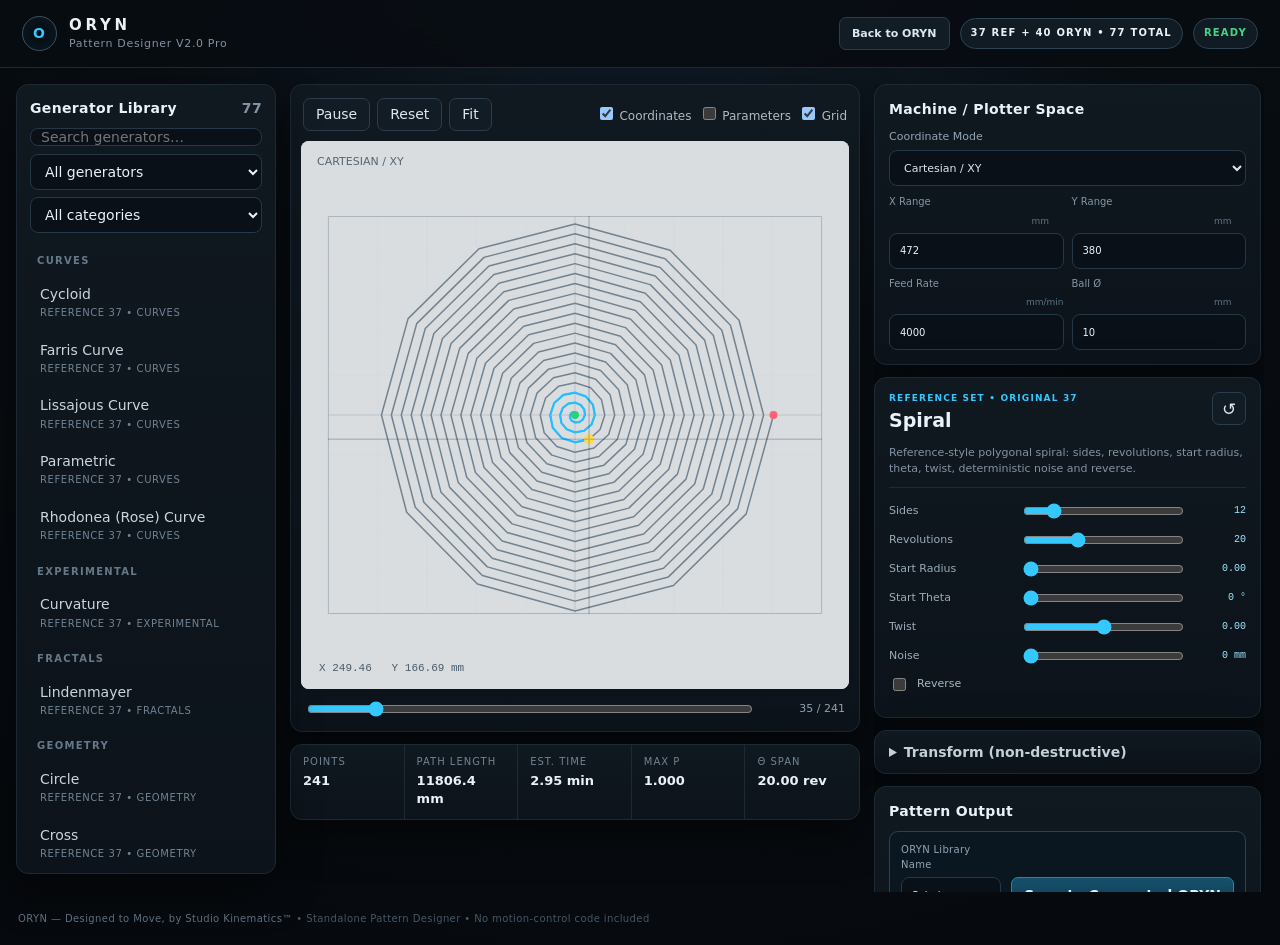
==== app/src/main/assets/www/static/pattern-designer/index.html @ 56e46455 "mobile 4update" ====
<!doctype html>
<html lang="en">
<head>
  <meta charset="utf-8" />
  <meta name="viewport" content="width=device-width,initial-scale=1" />
  <meta name="color-scheme" content="dark" />
  <meta name="oryn-integration" content="android-pattern-designer-mobile4" />
  <title>ORYN Pattern Designer V2.0 Pro</title>
  <link rel="stylesheet" href="styles.css" />
</head>
<body>
  <header class="topbar">
    <div class="brand-wrap">
      <div class="brand-mark">O</div>
      <div><div class="brand">ORYN</div><div class="subtitle">Pattern Designer V2.0 Pro</div></div>
    </div>
    <div class="top-actions">
      <a id="backToORYN" class="btn back-oryn" href="/">Back to ORYN</a>
      <span class="badge" id="generatorCount">37 REF + 40 ORYN • 77 TOTAL</span>
      <span class="status ready" id="status">READY</span>
    </div>
  </header>

  <main class="workspace">
    <aside class="library-panel card">
      <div class="panel-title"><span>Generator Library</span><span class="muted" id="filteredCount">77</span></div>
      <input id="patternSearch" class="search" type="search" placeholder="Search generators…" autocomplete="off" />
      <div class="filter-grid">
        <select id="originFilter" class="full-select"><option value="all">All generators</option><option value="reference">Reference 37</option><option value="oryn">ORYN originals</option></select>
        <select id="categoryFilter" class="full-select"><option value="all">All categories</option></select>
      </div>
      <div class="generator-list" id="generatorList"></div>
    </aside>

    <section class="preview-column">
      <div class="preview-card card">
        <div class="preview-toolbar">
          <div class="toolbar-group">
            <button id="playBtn" class="btn">Pause</button>
            <button id="resetBtn" class="btn">Reset</button>
            <button id="fitBtn" class="btn">Fit</button>
          </div>
          <div class="toolbar-group checks">
            <label><input id="coordsToggle" type="checkbox" checked> Coordinates</label>
            <label><input id="overlayToggle" type="checkbox"> Parameters</label>
            <label><input id="gridToggle" type="checkbox" checked> Grid</label>
          </div>
        </div>
        <div class="canvas-wrap" id="canvasWrap">
          <canvas id="canvas" width="900" height="900"></canvas>
          <div class="draw-hint hidden" id="drawHint">Drag on the preview to draw • Double-click to clear</div>
        </div>
        <div class="timeline-row">
          <input id="timeline" type="range" min="0" max="100" value="0">
          <span id="stepLabel">0/0</span>
        </div>
      </div>

      <div class="metrics card">
        <div><span>Points</span><b id="pointsStat">0</b></div>
        <div><span>Path Length</span><b id="distanceStat">0 mm</b></div>
        <div><span>Est. Time</span><b id="timeStat">0 min</b></div>
        <div><span>Max ρ</span><b id="rhoStat">0.000</b></div>
        <div><span>θ Span</span><b id="thetaStat">0.00 rev</b></div>
      </div>
    </section>

    <aside class="controls-panel">
      <section class="card block">
        <div class="panel-title">Machine / Plotter Space</div>
        <label>Coordinate Mode
          <select id="format">
            <option value="cartesian">Cartesian / XY</option>
            <option value="polar">Theta–Rho / Polar</option>
          </select>
        </label>
        <div class="grid2">
          <label>X Range <input id="xRange" type="number" value="472" min="10" step="1"><span>mm</span></label>
          <label>Y Range <input id="yRange" type="number" value="380" min="10" step="1"><span>mm</span></label>
          <label>Feed Rate <input id="speed" type="number" value="4000" min="1" step="10"><span>mm/min</span></label>
          <label>Ball Ø <input id="ball" type="number" value="10" min="0.1" step="0.1"><span>mm</span></label>
        </div>
      </section>

      <section class="card block">
        <div class="pattern-heading">
          <div><div class="eyebrow" id="patternOrigin">REFERENCE SET</div><h2 id="patternName">Spiral</h2></div>
          <button id="resetPatternBtn" class="icon-btn" title="Reset generator parameters">↺</button>
        </div>
        <div class="description" id="patternDescription"></div>
        <div id="controls"></div>
        <div id="specialActions" class="special-actions"></div>
      </section>

      <section class="card block compact">
        <details>
          <summary>Transform (non-destructive)</summary>
          <div class="transform-grid">
            <label>Rotation <input id="globalRotation" type="number" value="0" step="1"><span>°</span></label>
            <label>Scale <input id="globalScale" type="number" value="100" min="1" max="200" step="1"><span>%</span></label>
            <label>Offset X <input id="offsetX" type="number" value="0" step="1"><span>mm</span></label>
            <label>Offset Y <input id="offsetY" type="number" value="0" step="1"><span>mm</span></label>
            <label class="inline-check"><input id="mirrorX" type="checkbox"> Mirror X</label>
            <label class="inline-check"><input id="mirrorY" type="checkbox"> Mirror Y</label>
            <label class="inline-check"><input id="globalReverse" type="checkbox"> Reverse final path</label>
          </div>
        </details>
      </section>

      <section class="card block">
        <div class="panel-title">Pattern Output</div>
        <div class="library-save" id="librarySavePanel">
          <label>ORYN Library Name
            <input id="libraryName" type="text" maxlength="120" placeholder="Pattern name" autocomplete="off" />
          </label>
          <button id="saveLibrary" class="btn library-primary">Save to Connected ORYN</button>
          <div class="save-message" id="saveMessage" aria-live="polite"></div>
        </div>
        <div class="output-grid">
          <button id="downloadThr" class="btn primary">.THR</button>
          <button id="downloadGcode" class="btn primary">G-code</button>
          <button id="downloadSvg" class="btn">SVG</button>
          <button id="downloadCsv" class="btn">CSV</button>
          <button id="downloadJson" class="btn">JSON</button>
          <button id="downloadPng" class="btn">PNG</button>
        </div>
        <div class="export-note">When an ORYN table is selected in the mobile app, Save sends the generated THR directly to that table’s custom library. Generation and file export remain available offline. THR preserves continuous theta and normalized rho; Cartesian support remains fully available.</div>
      </section>
    </aside>
  </main>

  <footer>ORYN — Designed to Move, by Studio Kinematics™ <span>• Standalone Pattern Designer • No motion-control code included</span></footer>
  <script defer src="app.js"></script>
</body>
</html>
---- app/src/main/assets/www/static/pattern-designer/styles.css ----
:root{--bg:#080d12;--panel:#0e151d;--panel2:#121c26;--line:#243342;--text:#eaf1f7;--muted:#8293a3;--accent:#35c8ff;--accent2:#76e4ff;--good:#45d483;--warn:#ffd166;--danger:#ff6b79;--shadow:0 14px 45px #0007}
*{box-sizing:border-box}html,body{margin:0;min-height:100%;background:radial-gradient(circle at 50% -20%,#142231 0,#080d12 42%,#06090d 100%);color:var(--text);font:14px/1.45 Inter,ui-sans-serif,system-ui,-apple-system,BlinkMacSystemFont,"Segoe UI",sans-serif}button,input,select,textarea{font:inherit}.topbar{height:68px;display:flex;align-items:center;justify-content:space-between;padding:0 22px;border-bottom:1px solid #1d2a36;background:#080d12e8;backdrop-filter:blur(16px);position:sticky;top:0;z-index:30}.brand-wrap{display:flex;gap:12px;align-items:center}.brand-mark{width:35px;height:35px;border:1px solid #3f5263;border-radius:50%;display:grid;place-items:center;font-weight:800;letter-spacing:.08em;color:var(--accent);box-shadow:inset 0 0 18px #35c8ff18}.brand{font-size:15px;font-weight:800;letter-spacing:.25em}.subtitle{font-size:11px;color:var(--muted);letter-spacing:.06em}.top-actions{display:flex;gap:10px;align-items:center}.badge,.status{font-size:10px;font-weight:800;letter-spacing:.12em;padding:7px 10px;border-radius:999px;border:1px solid #2d4253;background:#111b24}.status.ready{color:var(--good)}.status.error{color:var(--danger)}.status.busy{color:var(--warn)}
.workspace{max-width:1880px;margin:0 auto;padding:16px;display:grid;grid-template-columns:260px minmax(560px,1fr) 390px;gap:14px;align-items:start}.card{background:linear-gradient(180deg,#101820,#0c131a);border:1px solid #1d2a35;border-radius:12px;box-shadow:var(--shadow)}.library-panel{padding:13px;position:sticky;top:84px;height:calc(100vh - 110px);display:flex;flex-direction:column;min-height:520px}.panel-title{font-weight:750;letter-spacing:.025em;display:flex;align-items:center;justify-content:space-between;margin-bottom:10px}.muted,.description,.export-note{color:var(--muted)}.search,.full-select,select,input[type=number],input[type=text],textarea{width:100%;background:#091017;border:1px solid #263746;color:var(--text);border-radius:8px;outline:none}.search,.full-select,select,input[type=number],input[type=text]{height:36px;padding:0 10px}.search:focus,select:focus,input:focus,textarea:focus{border-color:#387491;box-shadow:0 0 0 3px #35c8ff12}.full-select{margin:0}.filter-grid{display:grid;grid-template-columns:1fr;gap:7px;margin:8px 0 10px}.generator-list{overflow:auto;min-height:0;padding-right:4px}.generator-list::-webkit-scrollbar,.controls-panel::-webkit-scrollbar{width:8px}.generator-list::-webkit-scrollbar-thumb,.controls-panel::-webkit-scrollbar-thumb{background:#253542;border-radius:20px}.generator-item{display:block;width:100%;text-align:left;border:1px solid transparent;background:transparent;color:#cbd5df;padding:8px 9px;border-radius:7px;cursor:pointer;margin:1px 0}.generator-item:hover{background:#141f29;border-color:#21313e}.generator-item.active{background:#123044;border-color:#286487;color:#fff}.generator-item .small{display:block;color:#718393;font-size:10px;letter-spacing:.06em;text-transform:uppercase;margin-top:2px}.category-label{font-size:10px;color:#667989;text-transform:uppercase;letter-spacing:.13em;padding:11px 7px 5px;font-weight:800}
.preview-column{min-width:0}.preview-card{padding:10px}.preview-toolbar{display:flex;justify-content:space-between;gap:12px;align-items:center;padding:3px 2px 10px}.toolbar-group{display:flex;gap:7px;align-items:center;flex-wrap:wrap}.checks label{color:#aebbc6;font-size:12px}.btn,.icon-btn{border:1px solid #2b3d4c;background:#121c25;color:#dce7ef;border-radius:7px;min-height:33px;padding:0 12px;cursor:pointer}.btn:hover,.icon-btn:hover{border-color:#3c6680;background:#162532}.btn.primary{border-color:#236380;background:#123247;color:#bdefff}.btn.primary:hover{background:#17445f}.icon-btn{width:34px;padding:0;font-size:17px}.canvas-wrap{position:relative;background:#d8dde1;border-radius:8px;overflow:hidden;aspect-ratio:1/1;max-height:calc(100vh - 210px);min-height:470px}.canvas-wrap canvas{display:block;width:100%;height:100%;touch-action:none}.draw-hint{position:absolute;left:50%;bottom:18px;transform:translateX(-50%);background:#0b1117dd;border:1px solid #2c4354;color:#e9f5fc;padding:7px 11px;border-radius:999px;font-size:11px;pointer-events:none}.hidden{display:none!important}.timeline-row{display:grid;grid-template-columns:1fr auto;gap:10px;align-items:center;padding:10px 4px 2px}.timeline-row input{accent-color:var(--accent)}.timeline-row span{font-variant-numeric:tabular-nums;color:#90a2b1;font-size:11px;min-width:80px;text-align:right}.metrics{display:grid;grid-template-columns:repeat(5,1fr);margin-top:12px;overflow:hidden}.metrics div{padding:10px 12px;border-right:1px solid #1c2a35}.metrics div:last-child{border-right:0}.metrics span{display:block;color:#718494;font-size:10px;text-transform:uppercase;letter-spacing:.1em}.metrics b{display:block;margin-top:2px;font-size:13px;font-weight:700}
.controls-panel{display:flex;flex-direction:column;gap:12px;max-height:calc(100vh - 92px);overflow:auto;position:sticky;top:84px;padding-right:3px}.block{padding:14px}.block h2{font-size:19px;margin:2px 0 3px}.block>label{display:block;color:#94a5b3;font-size:11px;margin:9px 0}.block>label select{margin-top:5px;color:#dce7ef}.grid2{display:grid;grid-template-columns:1fr 1fr;gap:8px}.grid2 label,.transform-grid label{display:grid;grid-template-columns:1fr auto;align-items:center;gap:5px;color:#8496a5;font-size:10px}.grid2 input,.transform-grid input{grid-column:1/-1}.grid2 label span,.transform-grid label span{grid-column:2;grid-row:2;color:#5f7282;font-size:9px;margin-left:-32px;pointer-events:none}.pattern-heading{display:flex;justify-content:space-between;gap:10px;align-items:flex-start}.eyebrow{font-size:9px;text-transform:uppercase;letter-spacing:.13em;color:var(--accent);font-weight:800}.description{font-size:11px;margin:7px 0 13px;padding-bottom:10px;border-bottom:1px solid #1e2b36}.control-row{display:grid;grid-template-columns:124px 1fr 56px;gap:8px;align-items:center;margin:9px 0}.control-row>label{font-size:11px;color:#9aabb8}.control-row input[type=range]{width:100%;accent-color:var(--accent)}.control-row .value{font:10px/1.2 ui-monospace,SFMono-Regular,Consolas,monospace;color:#9fe7ff;text-align:right;overflow:hidden}.control-row select{height:32px}.control-check{display:flex;gap:8px;align-items:center;color:#a9b8c4;font-size:11px;margin:9px 0}.control-textarea{display:block;margin:10px 0;color:#9aabb8;font-size:11px}.control-textarea textarea{display:block;min-height:145px;resize:vertical;margin-top:6px;padding:9px;font:11px/1.45 ui-monospace,SFMono-Regular,Consolas,monospace}.control-text{display:block;margin:10px 0;color:#9aabb8;font-size:11px}.control-text input{margin-top:5px}.special-actions{display:flex;gap:8px;flex-wrap:wrap;margin-top:8px}.compact{padding:11px 14px}.compact summary{cursor:pointer;font-weight:700;color:#c4d0da}.transform-grid{display:grid;grid-template-columns:1fr 1fr;gap:9px;margin-top:12px}.transform-grid .inline-check{display:flex;grid-template-columns:none;align-items:center;gap:7px;font-size:10px}.transform-grid .inline-check input{width:auto;grid-column:auto}.output-grid{display:grid;grid-template-columns:1fr 1fr 1fr;gap:7px}.export-note{font-size:10px;margin-top:9px}footer{max-width:1880px;margin:0 auto;padding:4px 18px 18px;color:#617382;font-size:10px;letter-spacing:.04em}footer span{color:#465766}
@media(max-width:1260px){.workspace{grid-template-columns:220px minmax(480px,1fr) 350px}.metrics{grid-template-columns:repeat(3,1fr)}}@media(max-width:980px){.workspace{grid-template-columns:1fr}.library-panel,.controls-panel{position:static;height:auto;max-height:none}.library-panel{min-height:0}.generator-list{max-height:280px}.canvas-wrap{min-height:360px;max-height:none}.metrics{grid-template-columns:repeat(2,1fr)}}


/* ORYN Pi integration layer — additive only. */
.library-save{margin:2px 0 12px;padding:11px;border:1px solid #244356;background:#0b1720;border-radius:9px;display:grid;grid-template-columns:minmax(0,1fr) auto;gap:8px 10px;align-items:end}
.library-save label{font-size:10px;color:#91a4b3;letter-spacing:.03em}.library-save input{display:block;margin-top:5px;height:36px}
.btn.library-primary{min-height:36px;border-color:#2985a8;background:linear-gradient(180deg,#15506c,#10394e);color:#d9f6ff;font-weight:750}.btn.library-primary:hover{background:linear-gradient(180deg,#1a6689,#12445d)}.btn.library-primary:disabled{opacity:.55;cursor:not-allowed}
.save-message{grid-column:1/-1;min-height:15px;font-size:10px;color:#7590a2}.save-message.ok{color:var(--good)}.save-message.error{color:var(--danger)}.save-message.busy{color:var(--warn)}
body.oryn-embedded .topbar,body.oryn-embedded>footer{display:none}body.oryn-embedded .workspace{padding:8px;max-width:none}body.oryn-embedded .library-panel{top:8px;height:calc(100vh - 16px)}body.oryn-embedded .controls-panel{top:8px;max-height:calc(100vh - 16px)}
@media(max-width:1180px) and (min-width:761px){body.oryn-embedded .workspace{grid-template-columns:220px minmax(0,1fr)}body.oryn-embedded .library-panel{position:sticky;top:8px;height:calc(100vh - 16px)}body.oryn-embedded .controls-panel{grid-column:1/-1;position:static;max-height:none;display:grid;grid-template-columns:repeat(2,minmax(0,1fr));align-items:start}body.oryn-embedded .controls-panel>.block:last-child{grid-column:1/-1}.canvas-wrap{min-height:420px;max-height:none}}
@media(max-width:760px){.library-save{grid-template-columns:1fr}.library-save .library-primary{width:100%}body.oryn-embedded .workspace{padding:6px}.workspace{grid-template-columns:1fr}.library-panel,.controls-panel{position:static!important;height:auto!important;max-height:none!important}.library-panel{min-height:0}.generator-list{max-height:260px}.canvas-wrap{min-height:320px;max-height:none}.metrics{grid-template-columns:repeat(2,1fr)}}

.back-oryn{display:inline-flex;align-items:center;text-decoration:none;font-size:11px;font-weight:750;white-space:nowrap}
@media(max-width:680px){.top-actions .badge{display:none}.back-oryn{padding:0 9px}}

/* Tablet/Pi landscape layout: keep generator list + preview visible, move controls below. */
@media(max-width:1180px) and (min-width:761px){
  body:not(.oryn-embedded) .workspace{grid-template-columns:220px minmax(0,1fr)}
  body:not(.oryn-embedded) .library-panel{position:sticky;top:84px;height:calc(100vh - 110px)}
  body:not(.oryn-embedded) .controls-panel{grid-column:1/-1;position:static;max-height:none;display:grid;grid-template-columns:repeat(2,minmax(0,1fr));align-items:start}
  body:not(.oryn-embedded) .controls-panel>.block:last-child{grid-column:1/-1}
  body:not(.oryn-embedded) .canvas-wrap{min-height:420px;max-height:none}
}


/* ORYN Android Mobile4 integration — UI-only responsive additions. */
body.oryn-mobile .topbar{min-height:60px;height:auto;padding:8px 12px;padding-left:max(12px,env(safe-area-inset-left));padding-right:max(12px,env(safe-area-inset-right))}
body.oryn-mobile .brand-wrap{gap:9px}body.oryn-mobile .brand-mark{width:31px;height:31px}body.oryn-mobile .brand{font-size:13px;letter-spacing:.18em}body.oryn-mobile .subtitle{font-size:9px}
body.oryn-mobile .top-actions{gap:6px;flex-wrap:wrap;justify-content:flex-end}body.oryn-mobile .top-actions .btn{min-height:31px;padding:0 9px;font-size:11px}body.oryn-mobile .top-actions .badge,body.oryn-mobile .top-actions .status{padding:5px 7px;font-size:9px}
body.oryn-mobile .workspace{padding:8px;gap:9px}body.oryn-mobile .card{border-radius:10px}body.oryn-mobile .library-panel{padding:10px}body.oryn-mobile .block{padding:11px}
body.oryn-mobile .library-save{grid-template-columns:1fr}body.oryn-mobile .library-save .library-primary{width:100%}
body.oryn-mobile .save-target{grid-column:1/-1;color:#7fa2b5;font-size:10px;line-height:1.35}
@media(max-width:760px){
 body.oryn-mobile .generator-list{max-height:230px}
 body.oryn-mobile .canvas-wrap{min-height:300px;aspect-ratio:1/1}
 body.oryn-mobile .preview-toolbar{align-items:flex-start;flex-direction:column}
 body.oryn-mobile .metrics{grid-template-columns:repeat(2,minmax(0,1fr));margin-top:8px}
 body.oryn-mobile .control-row{grid-template-columns:105px minmax(0,1fr) 50px;gap:6px}
 body.oryn-mobile .output-grid{grid-template-columns:repeat(2,minmax(0,1fr))}
 body.oryn-mobile .transform-grid{grid-template-columns:1fr 1fr}
}
@media(max-width:520px){
 body.oryn-mobile .top-actions .badge{display:none}
 body.oryn-mobile .brand-mark{display:none}
 body.oryn-mobile .canvas-wrap{min-height:275px}
 body.oryn-mobile .checks{gap:5px}body.oryn-mobile .checks label{font-size:10px}
 body.oryn-mobile .control-row{grid-template-columns:92px minmax(0,1fr) 46px}
 body.oryn-mobile .control-row>label{font-size:10px}
}
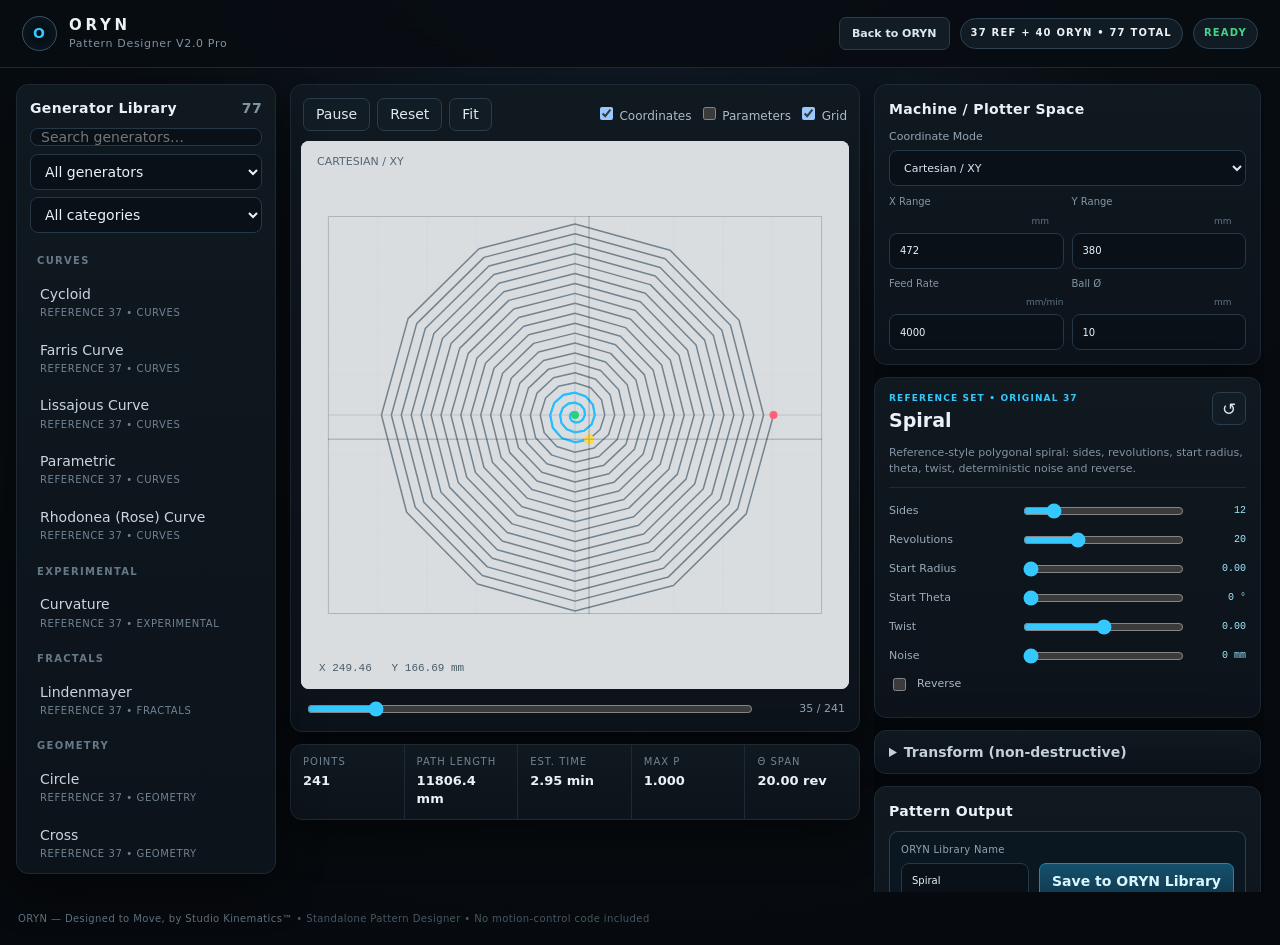
==== commit b088cb19: "Add ORYN Direct3 Smart Wi-Fi ESP32 connection Adds in-app FluidNC Wi-Fi scanning, local-only ESP32 c" ====
--- a/app/src/main/assets/www/static/pattern-designer/index.html
+++ b/app/src/main/assets/www/static/pattern-designer/index.html
@@ -113,7 +113,7 @@
           <label>ORYN Library Name
             <input id="libraryName" type="text" maxlength="120" placeholder="Pattern name" autocomplete="off" />
           </label>
-          <button id="saveLibrary" class="btn library-primary">Save to Connected ORYN</button>
+          <button id="saveLibrary" class="btn library-primary">Save to ORYN Library</button>
           <div class="save-message" id="saveMessage" aria-live="polite"></div>
         </div>
         <div class="output-grid">
@@ -124,7 +124,7 @@
           <button id="downloadJson" class="btn">JSON</button>
           <button id="downloadPng" class="btn">PNG</button>
         </div>
-        <div class="export-note">When an ORYN table is selected in the mobile app, Save sends the generated THR directly to that table’s custom library. Generation and file export remain available offline. THR preserves continuous theta and normalized rho; Cartesian support remains fully available.</div>
+        <div class="export-note">When ORYN Direct — ESP32 FluidNC is selected, Save stores the generated THR in the Android ORYN library and it can be played directly on the ESP32. A Pi is not required. Generation and file export remain available offline. THR preserves continuous theta and normalized rho; Cartesian support remains fully available.</div>
       </section>
     </aside>
   </main>
